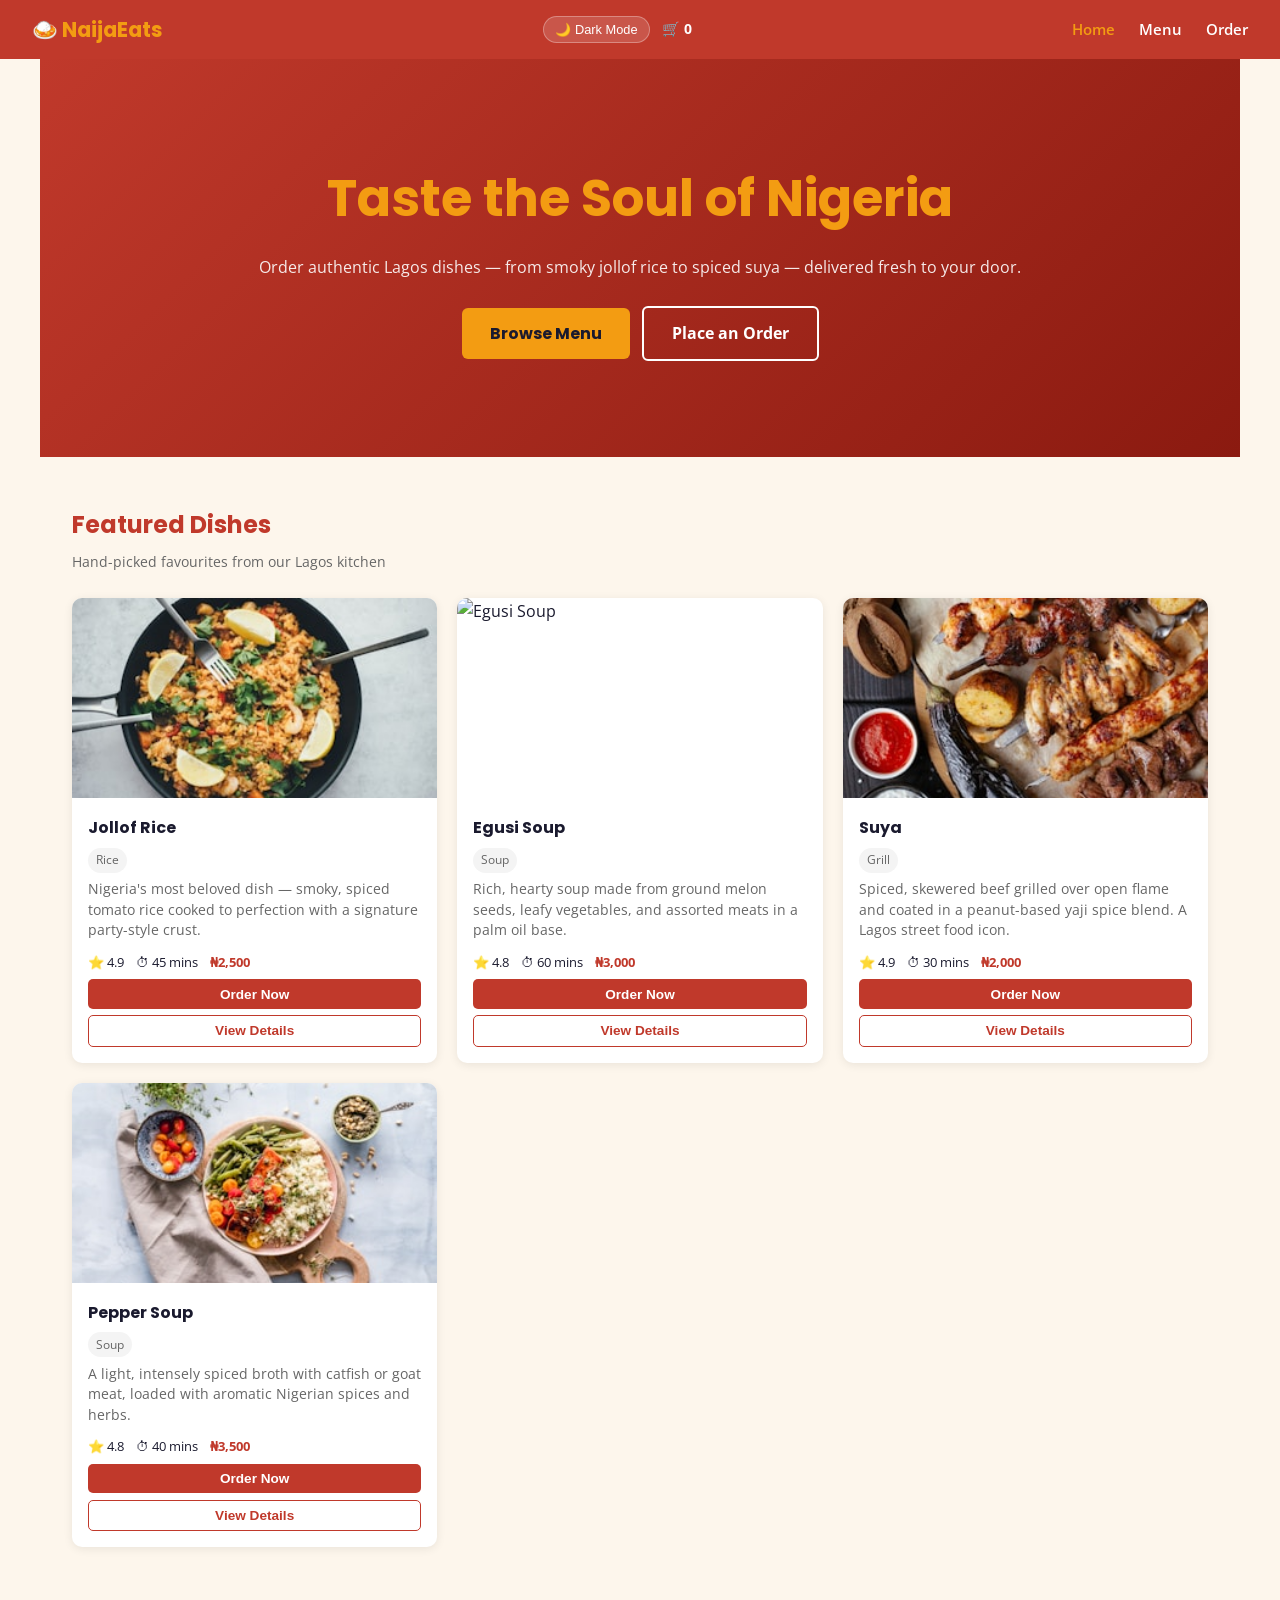
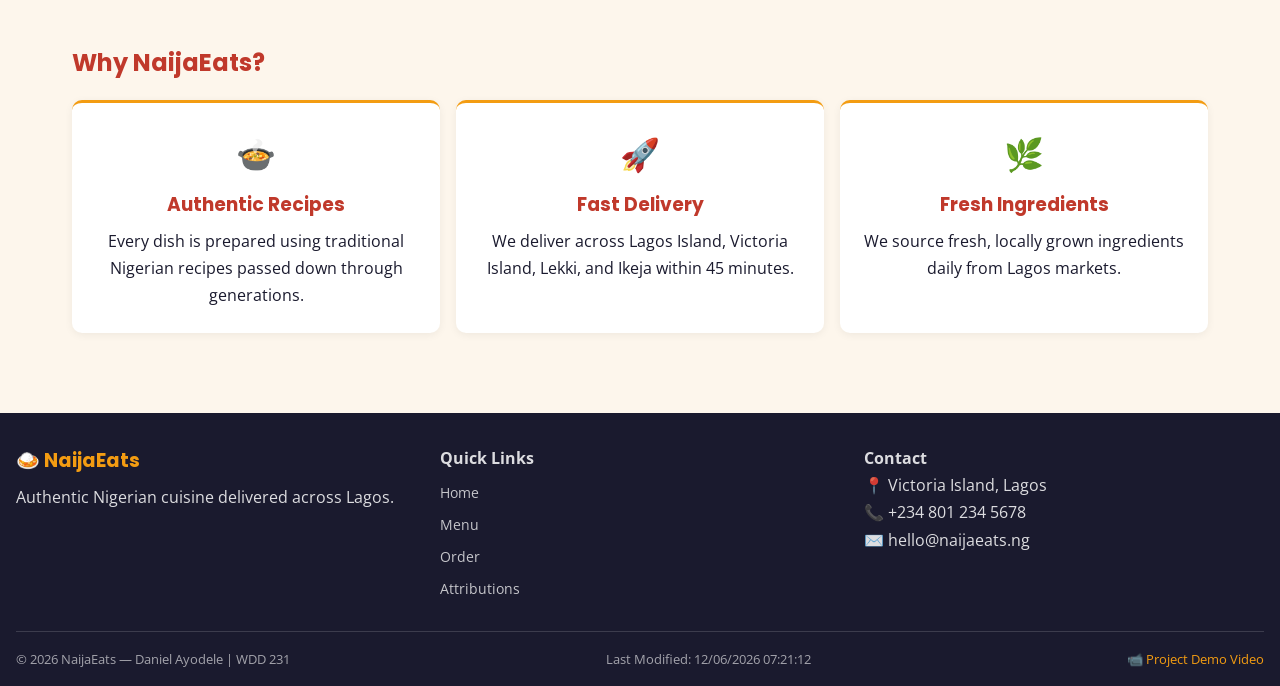
==== final/index.html @ 02eac6d1 "Add menu page, scripts, and styles for NaijaEats project - Created menu.html with structured layout " ====
<!DOCTYPE html>
<html lang="en" data-theme="light">

<head>
    <meta charset="UTF-8">
    <meta name="viewport" content="width=device-width, initial-scale=1.0">
    <title>NaijaEats – Authentic Nigerian Food in Lagos</title>
    <meta name="description" content="Discover and order authentic Nigerian dishes from the best restaurants in Lagos. Jollof rice, suya, egusi soup, and more delivered to your door.">
    <meta name="author" content="Daniel Ayodele">
    <meta property="og:type" content="website">
    <meta property="og:title" content="NaijaEats – Authentic Nigerian Food in Lagos">
    <meta property="og:description" content="Order authentic Nigerian dishes online. The best jollof rice, suya, egusi soup, and more from top Lagos restaurants.">
    <meta property="og:image" content="https://temi-dee.github.io/wdd231/final/images/og-image.webp">
    <meta property="og:url" content="https://temi-dee.github.io/wdd231/final/index.html">
    <link rel="icon" href="images/favicon.ico">
    <link rel="preconnect" href="https://fonts.googleapis.com">
    <link rel="preconnect" href="https://fonts.gstatic.com" crossorigin>
    <link href="https://fonts.googleapis.com/css2?family=Poppins:wght@400;600;700&family=Open+Sans:wght@400;600&display=swap" rel="stylesheet">
    <link rel="stylesheet" href="styles/small.css">
    <link rel="stylesheet" href="styles/larger.css">
    <script type="module" src="scripts/home.js"></script>
</head>

<body>
    <header>
        <div class="header-brand">
            <a href="index.html" class="logo-link">
                <span class="logo-text">🍛 NaijaEats</span>
            </a>
        </div>
        <div class="header-actions">
            <button id="themeToggle" class="btn-icon" aria-label="Toggle theme">🌙 Dark Mode</button>
            <span class="cart-badge">🛒 <span id="cart-count">0</span></span>
        </div>
        <button id="menuBtn" aria-label="Open menu" aria-expanded="false">☰</button>
        <nav>
            <ul id="navMenu">
                <li><a href="index.html">Home</a></li>
                <li><a href="menu.html">Menu</a></li>
                <li><a href="contact.html">Order</a></li>
            </ul>
        </nav>
    </header>

    <main>
        <!-- Hero -->
        <section class="hero">
            <div class="hero-content">
                <h1>Taste the Soul of Nigeria</h1>
                <p>Order authentic Lagos dishes — from smoky jollof rice to spiced suya — delivered fresh to your door.</p>
                <div class="hero-btns">
                    <a href="menu.html" class="btn-primary">Browse Menu</a>
                    <a href="contact.html" class="btn-secondary">Place an Order</a>
                </div>
            </div>
        </section>

        <!-- Featured Dishes -->
        <section class="featured-section">
            <h2>Featured Dishes</h2>
            <p class="section-sub">Hand-picked favourites from our Lagos kitchen</p>
            <div id="featured-grid" class="dish-grid">
                <p class="loading">Loading dishes...</p>
            </div>
        </section>

        <!-- Why NaijaEats -->
        <section class="why-section">
            <h2>Why NaijaEats?</h2>
            <div class="why-grid">
                <div class="why-card">
                    <span class="why-icon">🍲</span>
                    <h3>Authentic Recipes</h3>
                    <p>Every dish is prepared using traditional Nigerian recipes passed down through generations.</p>
                </div>
                <div class="why-card">
                    <span class="why-icon">🚀</span>
                    <h3>Fast Delivery</h3>
                    <p>We deliver across Lagos Island, Victoria Island, Lekki, and Ikeja within 45 minutes.</p>
                </div>
                <div class="why-card">
                    <span class="why-icon">🌿</span>
                    <h3>Fresh Ingredients</h3>
                    <p>We source fresh, locally grown ingredients daily from Lagos markets.</p>
                </div>
            </div>
        </section>
    </main>

    <!-- Dish Detail Modal -->
    <dialog id="dish-modal" aria-labelledby="modal-title">
        <button id="modal-close" class="modal-close" aria-label="Close">✕</button>
        <div id="modal-body"></div>
    </dialog>

    <footer>
        <div class="footer-grid">
            <div>
                <p class="footer-brand">🍛 NaijaEats</p>
                <p>Authentic Nigerian cuisine delivered across Lagos.</p>
            </div>
            <div>
                <p><strong>Quick Links</strong></p>
                <ul class="footer-links">
                    <li><a href="index.html">Home</a></li>
                    <li><a href="menu.html">Menu</a></li>
                    <li><a href="contact.html">Order</a></li>
                    <li><a href="attributions.html">Attributions</a></li>
                </ul>
            </div>
            <div>
                <p><strong>Contact</strong></p>
                <p>📍 Victoria Island, Lagos</p>
                <p>📞 +234 801 234 5678</p>
                <p>✉️ hello@naijaeats.ng</p>
            </div>
        </div>
        <div class="footer-bottom">
            <p>&copy; <span id="year"></span> NaijaEats &mdash; Daniel Ayodele | WDD 231</p>
            <p>Last Modified: <span id="lastModified"></span></p>
            <p><a href="https://youtu.be/your-video-id" target="_blank" rel="noopener noreferrer">📹 Project Demo Video</a></p>
        </div>
    </footer>
</body>

</html>
---- final/styles/small.css ----
/* NaijaEats – small.css (mobile-first, 320px+) */
/* Colors: #c0392b (Pepper Red), #f39c12 (Jollof Gold), #1a1a2e (Deep Navy), #fdf6ec (Cream) */

:root {
    --red: #c0392b;
    --gold: #f39c12;
    --navy: #1a1a2e;
    --cream: #fdf6ec;
    --white: #ffffff;
    --gray: #666;
    --light-gray: #f4f4f4;
    --card-bg: #ffffff;
    --text: #1a1a2e;
    --border: #ddd;
}

[data-theme="dark"] {
    --cream: #1a1a2e;
    --card-bg: #252540;
    --text: #f0f0f0;
    --light-gray: #2a2a45;
    --border: #444;
    --white: #252540;
}

*, *::before, *::after { box-sizing: border-box; margin: 0; padding: 0; }

body {
    font-family: 'Open Sans', Arial, sans-serif;
    background: var(--cream);
    color: var(--text);
    line-height: 1.7;
    transition: background 0.3s, color 0.3s;
}

/* ── Header ──────────────────────────────────────────────────────────────────── */
header {
    background: var(--red);
    color: white;
    padding: 0.75rem 1rem;
    display: flex;
    align-items: center;
    justify-content: space-between;
    flex-wrap: wrap;
    gap: 0.5rem;
    position: relative;
}

.logo-link { text-decoration: none; }
.logo-text {
    font-family: 'Poppins', sans-serif;
    font-size: 1.3rem;
    font-weight: 700;
    color: var(--gold);
}

.header-actions {
    display: flex;
    align-items: center;
    gap: 0.75rem;
}

.btn-icon {
    background: rgba(255,255,255,0.15);
    border: 1px solid rgba(255,255,255,0.3);
    color: white;
    padding: 0.3rem 0.7rem;
    border-radius: 20px;
    cursor: pointer;
    font-size: 0.8rem;
    white-space: nowrap;
}

.cart-badge {
    color: white;
    font-size: 0.9rem;
    font-weight: bold;
}

#menuBtn {
    background: none;
    border: none;
    color: white;
    font-size: 1.5rem;
    cursor: pointer;
}

nav ul {
    display: none;
    list-style: none;
    width: 100%;
    padding: 0.5rem 0;
}

nav ul.open { display: block; }

nav ul li a {
    display: block;
    padding: 0.5rem 0;
    color: white;
    text-decoration: none;
    font-weight: 600;
    border-bottom: 1px solid rgba(255,255,255,0.15);
}

nav ul li a.active,
nav ul li a[aria-current="page"] {
    color: var(--gold);
}

/* ── Hero ────────────────────────────────────────────────────────────────────── */
.hero {
    background: linear-gradient(135deg, var(--red) 0%, #8b1a10 100%);
    color: white;
    padding: 3rem 1.5rem;
    text-align: center;
}

.hero h1 {
    font-family: 'Poppins', sans-serif;
    font-size: 2rem;
    font-weight: 700;
    margin-bottom: 0.75rem;
    color: var(--gold);
}

.hero p {
    font-size: 1rem;
    margin-bottom: 1.5rem;
    opacity: 0.9;
}

.hero-btns {
    display: flex;
    flex-direction: column;
    gap: 0.75rem;
    align-items: center;
}

/* ── Buttons ─────────────────────────────────────────────────────────────────── */
.btn-primary {
    background: var(--gold);
    color: var(--navy);
    padding: 0.75rem 1.75rem;
    border-radius: 6px;
    text-decoration: none;
    font-weight: 700;
    font-family: 'Poppins', sans-serif;
    display: inline-block;
    transition: background 0.2s;
}

.btn-primary:hover { background: #e0a800; }

.btn-secondary {
    background: transparent;
    color: white;
    border: 2px solid white;
    padding: 0.75rem 1.75rem;
    border-radius: 6px;
    text-decoration: none;
    font-weight: 700;
    display: inline-block;
    transition: background 0.2s;
}

.btn-secondary:hover { background: rgba(255,255,255,0.15); }

/* ── Sections ────────────────────────────────────────────────────────────────── */
.featured-section,
.why-section,
.menu-section,
.contact-section {
    padding: 2rem 1rem;
}

.featured-section h2,
.why-section h2,
.menu-section h1,
.contact-section h2 {
    font-family: 'Poppins', sans-serif;
    color: var(--red);
    font-size: 1.5rem;
    margin-bottom: 0.25rem;
}

.section-sub {
    color: var(--gray);
    margin-bottom: 1.5rem;
    font-size: 0.9rem;
}

/* ── Dish Grid ───────────────────────────────────────────────────────────────── */
.dish-grid {
    display: grid;
    grid-template-columns: 1fr;
    gap: 1.25rem;
}

.dish-card {
    background: var(--card-bg);
    border-radius: 10px;
    overflow: hidden;
    box-shadow: 0 2px 10px rgba(0,0,0,0.08);
    display: flex;
    flex-direction: column;
    transition: transform 0.2s;
}

.dish-card:hover { transform: translateY(-3px); }

.dish-card figure { margin: 0; overflow: hidden; }

.dish-card figure img {
    width: 100%;
    height: 200px;
    object-fit: cover;
    display: block;
    transition: transform 0.3s;
}

.dish-card:hover figure img { transform: scale(1.04); }

.dish-info {
    padding: 1rem;
    display: flex;
    flex-direction: column;
    gap: 0.4rem;
    flex: 1;
}

.dish-info h3 {
    font-family: 'Poppins', sans-serif;
    font-size: 1rem;
    color: var(--navy);
}

[data-theme="dark"] .dish-info h3 { color: var(--gold); }

.dish-category {
    background: var(--light-gray);
    color: var(--gray);
    font-size: 0.75rem;
    padding: 0.15rem 0.5rem;
    border-radius: 20px;
    align-self: flex-start;
}

.dish-desc {
    font-size: 0.85rem;
    color: var(--gray);
    line-height: 1.5;
}

.dish-meta {
    display: flex;
    gap: 0.75rem;
    font-size: 0.82rem;
    flex-wrap: wrap;
    margin-top: 0.25rem;
}

.dish-price {
    font-weight: 700;
    color: var(--red);
}

.card-actions {
    display: flex;
    gap: 0.5rem;
    margin-top: 0.5rem;
}

.btn-order {
    background: var(--red);
    color: white;
    border: none;
    padding: 0.45rem 1rem;
    border-radius: 5px;
    cursor: pointer;
    font-size: 0.85rem;
    font-weight: 600;
    transition: background 0.2s;
    flex: 1;
}

.btn-order:hover { background: #a93226; }

.btn-details {
    background: transparent;
    color: var(--red);
    border: 1px solid var(--red);
    padding: 0.45rem 1rem;
    border-radius: 5px;
    cursor: pointer;
    font-size: 0.85rem;
    font-weight: 600;
    transition: background 0.2s;
    flex: 1;
}

.btn-details:hover { background: var(--red); color: white; }

/* ── Why Section ─────────────────────────────────────────────────────────────── */
.why-grid {
    display: grid;
    grid-template-columns: 1fr;
    gap: 1rem;
    margin-top: 1rem;
}

.why-card {
    background: var(--card-bg);
    border-radius: 10px;
    padding: 1.5rem;
    text-align: center;
    border-top: 3px solid var(--gold);
    box-shadow: 0 2px 8px rgba(0,0,0,0.06);
}

.why-icon { font-size: 2rem; display: block; margin-bottom: 0.5rem; }

.why-card h3 {
    font-family: 'Poppins', sans-serif;
    color: var(--red);
    margin-bottom: 0.4rem;
}

/* ── Filter Bar ──────────────────────────────────────────────────────────────── */
.filter-bar {
    display: flex;
    flex-wrap: wrap;
    gap: 0.5rem;
    margin-bottom: 1.5rem;
}

.filter-btn {
    background: var(--light-gray);
    border: 1px solid var(--border);
    color: var(--text);
    padding: 0.4rem 1rem;
    border-radius: 20px;
    cursor: pointer;
    font-size: 0.85rem;
    transition: background 0.2s, color 0.2s;
}

.filter-btn.active,
.filter-btn:hover {
    background: var(--red);
    color: white;
    border-color: var(--red);
}

/* ── Page Heroes ─────────────────────────────────────────────────────────────── */
.menu-hero,
.contact-hero {
    background: var(--red);
    color: white;
    padding: 2rem 1.5rem;
    text-align: center;
}

.menu-hero h1,
.contact-hero h1 {
    font-family: 'Poppins', sans-serif;
    font-size: 1.8rem;
    color: var(--gold);
    margin-bottom: 0.4rem;
}

/* ── Order Form ──────────────────────────────────────────────────────────────── */
.order-form {
    max-width: 600px;
    margin: 0 auto;
    display: flex;
    flex-direction: column;
    gap: 0.75rem;
}

.order-form label {
    display: flex;
    flex-direction: column;
    font-weight: 600;
    font-size: 0.9rem;
    color: var(--navy);
    gap: 0.3rem;
}

[data-theme="dark"] .order-form label { color: var(--gold); }

.order-form input,
.order-form select,
.order-form textarea {
    width: 100%;
    padding: 0.6rem 0.75rem;
    border: 1px solid var(--border);
    border-radius: 5px;
    font-size: 1rem;
    font-family: inherit;
    background: var(--card-bg);
    color: var(--text);
    transition: border-color 0.2s;
}

.order-form input:focus,
.order-form select:focus,
.order-form textarea:focus {
    border-color: var(--red);
    outline: none;
}

.order-form input[type="submit"] {
    background: var(--red);
    color: white;
    border: none;
    padding: 0.85rem;
    font-size: 1rem;
    font-weight: 700;
    border-radius: 5px;
    cursor: pointer;
    margin-top: 0.5rem;
    transition: background 0.2s;
}

.order-form input[type="submit"]:hover { background: #a93226; }

/* ── Modal ───────────────────────────────────────────────────────────────────── */
dialog {
    border: none;
    border-radius: 12px;
    padding: 2rem;
    max-width: 440px;
    width: 92%;
    box-shadow: 0 8px 32px rgba(0,0,0,0.25);
    background: var(--card-bg);
    color: var(--text);
    position: relative;
}

dialog::backdrop { background: rgba(0,0,0,0.55); }

dialog img {
    width: 100%;
    height: 180px;
    object-fit: cover;
    border-radius: 8px;
    margin-bottom: 1rem;
}

dialog h3 {
    font-family: 'Poppins', sans-serif;
    color: var(--red);
    margin-bottom: 0.25rem;
}

.modal-details {
    list-style: none;
    padding: 0;
    margin: 0.75rem 0 1rem;
    display: grid;
    grid-template-columns: 1fr 1fr;
    gap: 0.4rem;
    font-size: 0.9rem;
}

.modal-close {
    position: absolute;
    top: 0.75rem;
    right: 0.75rem;
    background: none;
    border: none;
    font-size: 1.2rem;
    cursor: pointer;
    color: var(--gray);
}

.modal-close:hover { color: var(--red); }

/* ── Thank You Page ──────────────────────────────────────────────────────────── */
.thankyou-main {
    padding: 2rem 1rem;
    display: flex;
    justify-content: center;
}

.thankyou-card {
    background: var(--card-bg);
    border-radius: 12px;
    padding: 2rem;
    max-width: 600px;
    width: 100%;
    box-shadow: 0 4px 16px rgba(0,0,0,0.1);
    text-align: center;
}

.thankyou-icon { font-size: 3rem; margin-bottom: 0.5rem; }

.thankyou-card h1 {
    font-family: 'Poppins', sans-serif;
    color: var(--red);
    margin-bottom: 0.5rem;
}

.order-summary {
    text-align: left;
    background: var(--light-gray);
    border-radius: 8px;
    padding: 1.25rem;
    margin: 1.5rem 0;
}

.order-summary h2 {
    font-family: 'Poppins', sans-serif;
    color: var(--red);
    margin-bottom: 1rem;
    font-size: 1.1rem;
}

.order-summary dl {
    display: grid;
    grid-template-columns: auto 1fr;
    gap: 0.5rem 1rem;
}

.order-summary dt { font-weight: 700; color: var(--gray); font-size: 0.85rem; }
.order-summary dd { margin: 0; font-size: 0.9rem; }

/* ── Footer ──────────────────────────────────────────────────────────────────── */
footer {
    background: var(--navy);
    color: rgba(255,255,255,0.85);
    padding: 2rem 1rem 1rem;
    margin-top: 2rem;
}

.footer-grid {
    display: grid;
    grid-template-columns: 1fr;
    gap: 1.5rem;
    margin-bottom: 1.5rem;
}

.footer-brand {
    font-family: 'Poppins', sans-serif;
    font-size: 1.2rem;
    color: var(--gold);
    font-weight: 700;
    margin-bottom: 0.4rem;
}

.footer-links {
    list-style: none;
    padding: 0;
    margin-top: 0.4rem;
}

.footer-links li { margin-bottom: 0.3rem; }

.footer-links a {
    color: rgba(255,255,255,0.75);
    text-decoration: none;
    font-size: 0.9rem;
}

.footer-links a:hover { color: var(--gold); }

.footer-bottom {
    border-top: 1px solid rgba(255,255,255,0.15);
    padding-top: 1rem;
    text-align: center;
    font-size: 0.82rem;
    color: rgba(255,255,255,0.6);
    display: flex;
    flex-direction: column;
    gap: 0.3rem;
}

.footer-bottom a { color: var(--gold); text-decoration: none; }
.footer-bottom a:hover { text-decoration: underline; }

/* ── Utilities ───────────────────────────────────────────────────────────────── */
.loading { color: var(--gray); text-align: center; padding: 2rem; }
.error { color: var(--red); text-align: center; padding: 2rem; }
---- final/styles/larger.css ----
/* NaijaEats – larger.css (768px and above) */

@media (min-width: 768px) {

    /* Nav */
    #menuBtn { display: none; }

    nav ul {
        display: flex !important;
        gap: 1.5rem;
        width: auto;
        padding: 0;
    }

    nav ul li a {
        border-bottom: none;
        padding: 0;
        font-size: 0.95rem;
    }

    nav ul li a:hover { color: var(--gold); }

    header {
        flex-wrap: nowrap;
        padding: 0.75rem 2rem;
    }

    /* Hero */
    .hero { padding: 5rem 2rem; }
    .hero h1 { font-size: 2.8rem; }
    .hero-btns { flex-direction: row; justify-content: center; }

    /* Dish grid — 2 columns */
    .dish-grid { grid-template-columns: repeat(2, 1fr); }

    /* Why grid — 3 columns */
    .why-grid { grid-template-columns: repeat(3, 1fr); }

    /* Footer grid */
    .footer-grid { grid-template-columns: repeat(3, 1fr); }
    .footer-bottom { flex-direction: row; justify-content: space-between; }
}

@media (min-width: 1024px) {

    /* Dish grid — 3 columns */
    .dish-grid { grid-template-columns: repeat(3, 1fr); }

    /* Main content max width */
    main { max-width: 1200px; margin: 0 auto; }

    .featured-section,
    .why-section,
    .menu-section,
    .contact-section {
        padding: 3rem 2rem;
    }

    /* Contact page — form centered with max width */
    .contact-main { padding: 0; }
    .contact-section { max-width: 700px; margin: 0 auto; }

    /* Hero larger */
    .hero { padding: 6rem 2rem; }
    .hero h1 { font-size: 3.2rem; }
}
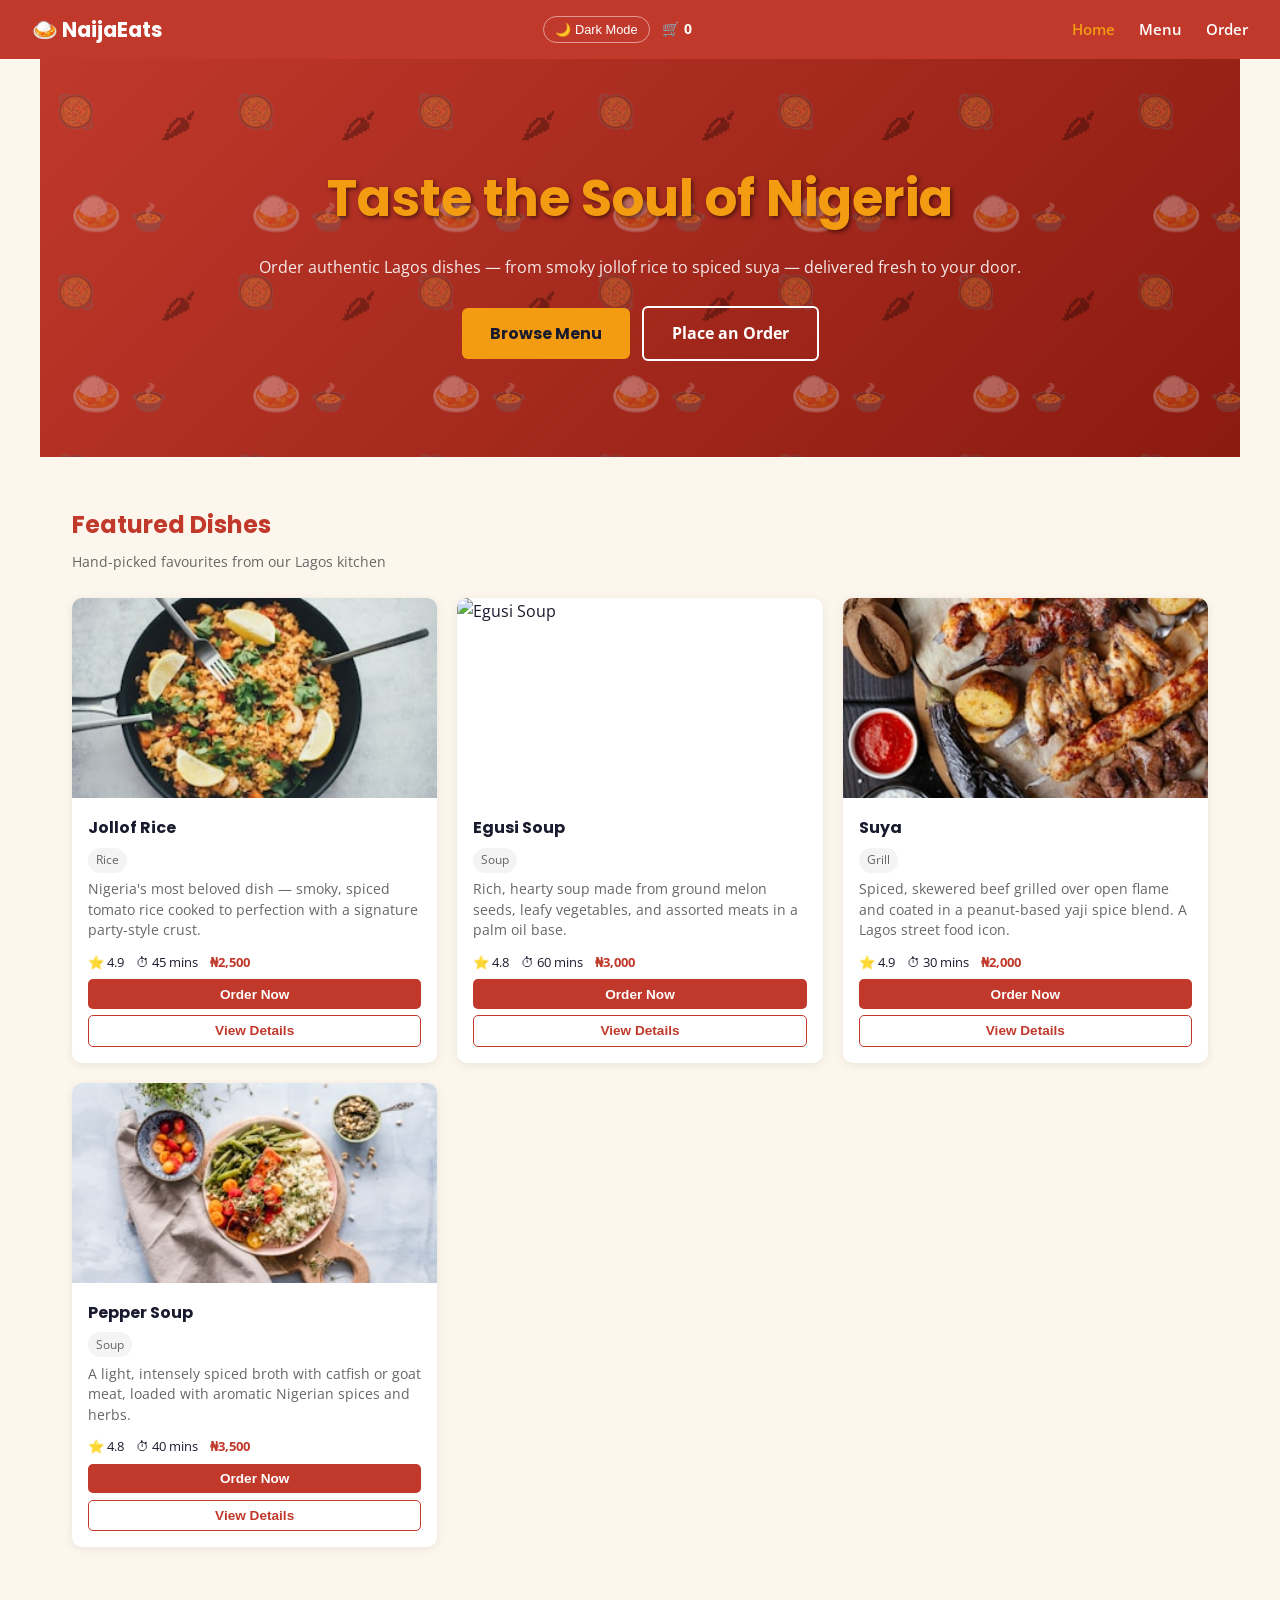
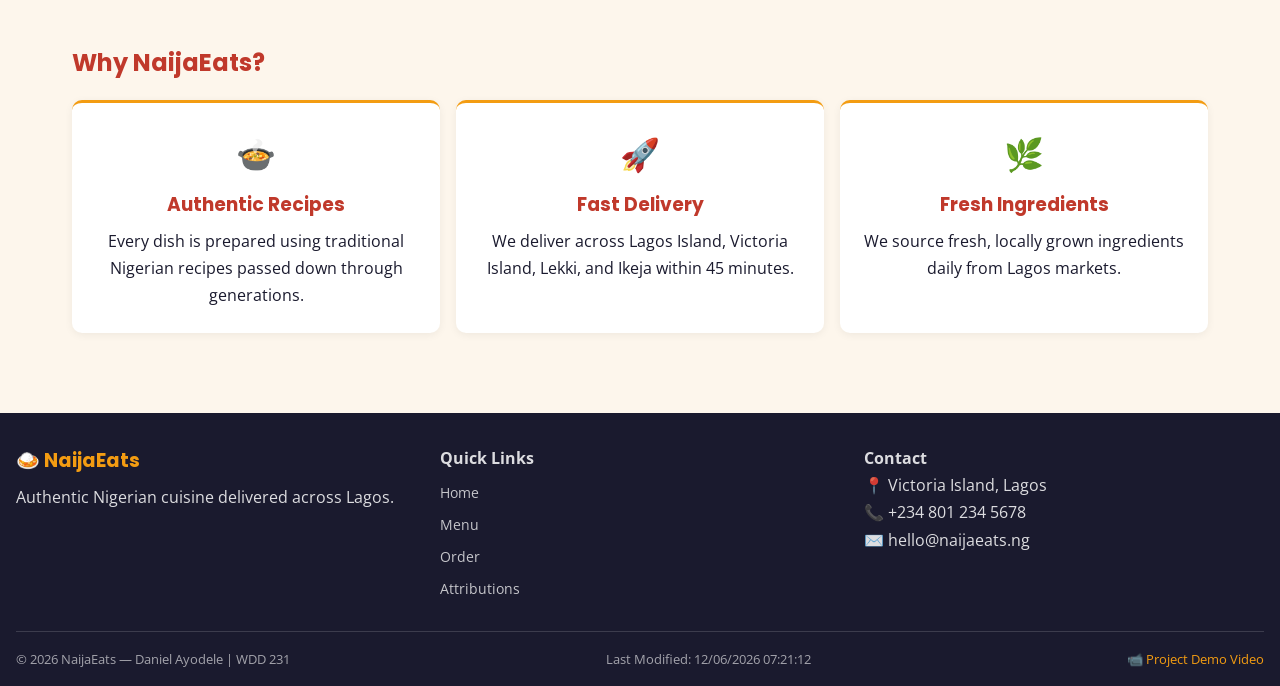
==== commit c73e8883: "Refactor NaijaEats project: Update SVG images, enhance HTML structure, and improve CSS styles - Adde" ====
--- a/final/index.html
+++ b/final/index.html
@@ -1,126 +1,151 @@
-<!DOCTYPE html>
+<!doctype html>
 <html lang="en" data-theme="light">
 
 <head>
-    <meta charset="UTF-8">
-    <meta name="viewport" content="width=device-width, initial-scale=1.0">
-    <title>NaijaEats – Authentic Nigerian Food in Lagos</title>
-    <meta name="description" content="Discover and order authentic Nigerian dishes from the best restaurants in Lagos. Jollof rice, suya, egusi soup, and more delivered to your door.">
-    <meta name="author" content="Daniel Ayodele">
-    <meta property="og:type" content="website">
-    <meta property="og:title" content="NaijaEats – Authentic Nigerian Food in Lagos">
-    <meta property="og:description" content="Order authentic Nigerian dishes online. The best jollof rice, suya, egusi soup, and more from top Lagos restaurants.">
-    <meta property="og:image" content="https://temi-dee.github.io/wdd231/final/images/og-image.webp">
-    <meta property="og:url" content="https://temi-dee.github.io/wdd231/final/index.html">
-    <link rel="icon" href="images/favicon.ico">
-    <link rel="preconnect" href="https://fonts.googleapis.com">
-    <link rel="preconnect" href="https://fonts.gstatic.com" crossorigin>
-    <link href="https://fonts.googleapis.com/css2?family=Poppins:wght@400;600;700&family=Open+Sans:wght@400;600&display=swap" rel="stylesheet">
-    <link rel="stylesheet" href="styles/small.css">
-    <link rel="stylesheet" href="styles/larger.css">
-    <script type="module" src="scripts/home.js"></script>
+  <meta charset="UTF-8" />
+  <meta name="viewport" content="width=device-width, initial-scale=1.0" />
+  <title>NaijaEats – Authentic Nigerian Food in Lagos</title>
+  <meta name="description"
+    content="Discover and order authentic Nigerian dishes from the best restaurants in Lagos. Jollof rice, suya, egusi soup, and more delivered to your door." />
+  <meta name="author" content="Daniel Ayodele" />
+  <meta property="og:type" content="website" />
+  <meta property="og:title" content="NaijaEats – Authentic Nigerian Food in Lagos" />
+  <meta property="og:description"
+    content="Order authentic Nigerian dishes online. The best jollof rice, suya, egusi soup, and more from top Lagos restaurants." />
+  <meta property="og:image" content="https://temi-dee.github.io/wdd231/final/images/og-image.svg" />
+  <meta property="og:url" content="https://temi-dee.github.io/wdd231/final/index.html" />
+  <link rel="icon" href="images/favicon.ico" />
+  <link rel="preconnect" href="https://fonts.googleapis.com" />
+  <link rel="preconnect" href="https://fonts.gstatic.com" crossorigin />
+  <link
+    href="https://fonts.googleapis.com/css2?family=Poppins:wght@400;600;700&family=Open+Sans:wght@400;600&display=swap"
+    rel="stylesheet" />
+  <link rel="stylesheet" href="styles/small.css" />
+  <link rel="stylesheet" href="styles/larger.css" />
+  <script type="module" src="scripts/home.js"></script>
 </head>
 
 <body>
-    <header>
-        <div class="header-brand">
-            <a href="index.html" class="logo-link">
-                <span class="logo-text">🍛 NaijaEats</span>
-            </a>
+  <header>
+    <div class="header-brand">
+      <a href="index.html" class="logo-link">
+        <span class="logo-text">🍛 NaijaEats</span>
+      </a>
+    </div>
+    <div class="header-actions">
+      <button id="themeToggle" class="theme-btn" aria-label="Toggle theme">
+        🌙 Dark Mode
+      </button>
+      <span class="cart-badge">🛒 <span id="cart-count">0</span></span>
+    </div>
+    <button id="menuBtn" aria-label="Open menu" aria-expanded="false">
+      ☰
+    </button>
+    <nav>
+      <ul id="navMenu">
+        <li><a href="index.html">Home</a></li>
+        <li><a href="menu.html">Menu</a></li>
+        <li><a href="contact.html">Order</a></li>
+      </ul>
+    </nav>
+  </header>
+
+  <main>
+    <!-- Hero -->
+    <section class="hero">
+      <div class="hero-content">
+        <h1>Taste the Soul of Nigeria</h1>
+        <p>
+          Order authentic Lagos dishes — from smoky jollof rice to spiced suya
+          — delivered fresh to your door.
+        </p>
+        <div class="hero-btns">
+          <a href="menu.html" class="btn-gold">Browse Menu</a>
+          <a href="contact.html" class="btn-outline">Place an Order</a>
         </div>
-        <div class="header-actions">
-            <button id="themeToggle" class="btn-icon" aria-label="Toggle theme">🌙 Dark Mode</button>
-            <span class="cart-badge">🛒 <span id="cart-count">0</span></span>
+      </div>
+    </section>
+
+    <!-- Featured Dishes -->
+    <section class="featured-section">
+      <h2>Featured Dishes</h2>
+      <p class="section-sub">Hand-picked favourites from our Lagos kitchen</p>
+      <div id="featured-grid" class="dish-grid">
+        <p class="loading">Loading dishes...</p>
+      </div>
+    </section>
+
+    <!-- Why NaijaEats -->
+    <section class="why-section">
+      <h2>Why NaijaEats?</h2>
+      <div class="why-grid">
+        <div class="why-card">
+          <span class="why-icon">🍲</span>
+          <h3>Authentic Recipes</h3>
+          <p>
+            Every dish is prepared using traditional Nigerian recipes passed
+            down through generations.
+          </p>
         </div>
-        <button id="menuBtn" aria-label="Open menu" aria-expanded="false">☰</button>
-        <nav>
-            <ul id="navMenu">
-                <li><a href="index.html">Home</a></li>
-                <li><a href="menu.html">Menu</a></li>
-                <li><a href="contact.html">Order</a></li>
-            </ul>
-        </nav>
-    </header>
+        <div class="why-card">
+          <span class="why-icon">🚀</span>
+          <h3>Fast Delivery</h3>
+          <p>
+            We deliver across Lagos Island, Victoria Island, Lekki, and Ikeja
+            within 45 minutes.
+          </p>
+        </div>
+        <div class="why-card">
+          <span class="why-icon">🌿</span>
+          <h3>Fresh Ingredients</h3>
+          <p>
+            We source fresh, locally grown ingredients daily from Lagos
+            markets.
+          </p>
+        </div>
+      </div>
+    </section>
+  </main>
 
-    <main>
-        <!-- Hero -->
-        <section class="hero">
-            <div class="hero-content">
-                <h1>Taste the Soul of Nigeria</h1>
-                <p>Order authentic Lagos dishes — from smoky jollof rice to spiced suya — delivered fresh to your door.</p>
-                <div class="hero-btns">
-                    <a href="menu.html" class="btn-primary">Browse Menu</a>
-                    <a href="contact.html" class="btn-secondary">Place an Order</a>
-                </div>
-            </div>
-        </section>
+  <!-- Dish Detail Modal -->
+  <dialog id="dish-modal" aria-labelledby="modal-title">
+    <button id="modal-close" class="modal-close" aria-label="Close">✕</button>
+    <div id="modal-body"></div>
+  </dialog>
 
-        <!-- Featured Dishes -->
-        <section class="featured-section">
-            <h2>Featured Dishes</h2>
-            <p class="section-sub">Hand-picked favourites from our Lagos kitchen</p>
-            <div id="featured-grid" class="dish-grid">
-                <p class="loading">Loading dishes...</p>
-            </div>
-        </section>
-
-        <!-- Why NaijaEats -->
-        <section class="why-section">
-            <h2>Why NaijaEats?</h2>
-            <div class="why-grid">
-                <div class="why-card">
-                    <span class="why-icon">🍲</span>
-                    <h3>Authentic Recipes</h3>
-                    <p>Every dish is prepared using traditional Nigerian recipes passed down through generations.</p>
-                </div>
-                <div class="why-card">
-                    <span class="why-icon">🚀</span>
-                    <h3>Fast Delivery</h3>
-                    <p>We deliver across Lagos Island, Victoria Island, Lekki, and Ikeja within 45 minutes.</p>
-                </div>
-                <div class="why-card">
-                    <span class="why-icon">🌿</span>
-                    <h3>Fresh Ingredients</h3>
-                    <p>We source fresh, locally grown ingredients daily from Lagos markets.</p>
-                </div>
-            </div>
-        </section>
-    </main>
-
-    <!-- Dish Detail Modal -->
-    <dialog id="dish-modal" aria-labelledby="modal-title">
-        <button id="modal-close" class="modal-close" aria-label="Close">✕</button>
-        <div id="modal-body"></div>
-    </dialog>
-
-    <footer>
-        <div class="footer-grid">
-            <div>
-                <p class="footer-brand">🍛 NaijaEats</p>
-                <p>Authentic Nigerian cuisine delivered across Lagos.</p>
-            </div>
-            <div>
-                <p><strong>Quick Links</strong></p>
-                <ul class="footer-links">
-                    <li><a href="index.html">Home</a></li>
-                    <li><a href="menu.html">Menu</a></li>
-                    <li><a href="contact.html">Order</a></li>
-                    <li><a href="attributions.html">Attributions</a></li>
-                </ul>
-            </div>
-            <div>
-                <p><strong>Contact</strong></p>
-                <p>📍 Victoria Island, Lagos</p>
-                <p>📞 +234 801 234 5678</p>
-                <p>✉️ hello@naijaeats.ng</p>
-            </div>
-        </div>
-        <div class="footer-bottom">
-            <p>&copy; <span id="year"></span> NaijaEats &mdash; Daniel Ayodele | WDD 231</p>
-            <p>Last Modified: <span id="lastModified"></span></p>
-            <p><a href="https://youtu.be/your-video-id" target="_blank" rel="noopener noreferrer">📹 Project Demo Video</a></p>
-        </div>
-    </footer>
+  <footer>
+    <div class="footer-grid">
+      <div>
+        <p class="footer-brand">🍛 NaijaEats</p>
+        <p>Authentic Nigerian cuisine delivered across Lagos.</p>
+      </div>
+      <div>
+        <p><strong>Quick Links</strong></p>
+        <ul class="footer-links">
+          <li><a href="index.html">Home</a></li>
+          <li><a href="menu.html">Menu</a></li>
+          <li><a href="contact.html">Order</a></li>
+          <li><a href="attributions.html">Attributions</a></li>
+        </ul>
+      </div>
+      <div>
+        <p><strong>Contact</strong></p>
+        <p>📍 Victoria Island, Lagos</p>
+        <p>📞 +234 801 234 5678</p>
+        <p>✉️ hello@naijaeats.ng</p>
+      </div>
+    </div>
+    <div class="footer-bottom">
+      <p>
+        &copy; <span id="year"></span> NaijaEats &mdash; Daniel Ayodele | WDD
+        231
+      </p>
+      <p>Last Modified: <span id="lastModified"></span></p>
+      <p>
+        <a href="https://youtu.be/your-video-id" target="_blank" rel="noopener noreferrer">📹 Project Demo Video</a>
+      </p>
+    </div>
+  </footer>
 </body>
 
-</html>
+</html>
--- a/final/styles/small.css
+++ b/final/styles/small.css
@@ -23,7 +23,13 @@
     --white: #252540;
 }
 
-*, *::before, *::after { box-sizing: border-box; margin: 0; padding: 0; }
+*,
+*::before,
+*::after {
+    box-sizing: border-box;
+    margin: 0;
+    padding: 0;
+}
 
 body {
     font-family: 'Open Sans', Arial, sans-serif;
@@ -46,12 +52,15 @@
     position: relative;
 }
 
-.logo-link { text-decoration: none; }
+.logo-link {
+    text-decoration: none;
+}
+
 .logo-text {
     font-family: 'Poppins', sans-serif;
     font-size: 1.3rem;
     font-weight: 700;
-    color: var(--gold);
+    color: white;
 }
 
 .header-actions {
@@ -60,9 +69,9 @@
     gap: 0.75rem;
 }
 
-.btn-icon {
-    background: rgba(255,255,255,0.15);
-    border: 1px solid rgba(255,255,255,0.3);
+.theme-btn {
+    background: transparent;
+    border: 1px solid rgba(255, 255, 255, 0.5);
     color: white;
     padding: 0.3rem 0.7rem;
     border-radius: 20px;
@@ -71,6 +80,10 @@
     white-space: nowrap;
 }
 
+.theme-btn:hover {
+    background: rgba(255, 255, 255, 0.15);
+}
+
 .cart-badge {
     color: white;
     font-size: 0.9rem;
@@ -92,7 +105,9 @@
     padding: 0.5rem 0;
 }
 
-nav ul.open { display: block; }
+nav ul.open {
+    display: block;
+}
 
 nav ul li a {
     display: block;
@@ -100,7 +115,7 @@
     color: white;
     text-decoration: none;
     font-weight: 600;
-    border-bottom: 1px solid rgba(255,255,255,0.15);
+    border-bottom: 1px solid rgba(255, 255, 255, 0.15);
 }
 
 nav ul li a.active,
@@ -114,6 +129,25 @@
     color: white;
     padding: 3rem 1.5rem;
     text-align: center;
+    position: relative;
+    overflow: hidden;
+}
+
+.hero::before {
+    content: '';
+    position: absolute;
+    top: 0;
+    left: 0;
+    right: 0;
+    bottom: 0;
+    background: url('../images/hero-bg.svg') center / cover;
+    opacity: 0.3;
+    pointer-events: none;
+}
+
+.hero-content {
+    position: relative;
+    z-index: 1;
 }
 
 .hero h1 {
@@ -122,6 +156,7 @@
     font-weight: 700;
     margin-bottom: 0.75rem;
     color: var(--gold);
+    text-shadow: 2px 2px 4px rgba(0, 0, 0, 0.5);
 }
 
 .hero p {
@@ -138,7 +173,7 @@
 }
 
 /* ── Buttons ─────────────────────────────────────────────────────────────────── */
-.btn-primary {
+.btn-gold {
     background: var(--gold);
     color: var(--navy);
     padding: 0.75rem 1.75rem;
@@ -150,9 +185,11 @@
     transition: background 0.2s;
 }
 
-.btn-primary:hover { background: #e0a800; }
-
-.btn-secondary {
+.btn-gold:hover {
+    background: #e0a800;
+}
+
+.btn-outline {
     background: transparent;
     color: white;
     border: 2px solid white;
@@ -164,7 +201,9 @@
     transition: background 0.2s;
 }
 
-.btn-secondary:hover { background: rgba(255,255,255,0.15); }
+.btn-outline:hover {
+    background: rgba(255, 255, 255, 0.15);
+}
 
 /* ── Sections ────────────────────────────────────────────────────────────────── */
 .featured-section,
@@ -201,15 +240,20 @@
     background: var(--card-bg);
     border-radius: 10px;
     overflow: hidden;
-    box-shadow: 0 2px 10px rgba(0,0,0,0.08);
+    box-shadow: 0 2px 10px rgba(0, 0, 0, 0.08);
     display: flex;
     flex-direction: column;
     transition: transform 0.2s;
 }
 
-.dish-card:hover { transform: translateY(-3px); }
-
-.dish-card figure { margin: 0; overflow: hidden; }
+.dish-card:hover {
+    transform: translateY(-3px);
+}
+
+.dish-card figure {
+    margin: 0;
+    overflow: hidden;
+}
 
 .dish-card figure img {
     width: 100%;
@@ -219,7 +263,9 @@
     transition: transform 0.3s;
 }
 
-.dish-card:hover figure img { transform: scale(1.04); }
+.dish-card:hover figure img {
+    transform: scale(1.04);
+}
 
 .dish-info {
     padding: 1rem;
@@ -235,7 +281,9 @@
     color: var(--navy);
 }
 
-[data-theme="dark"] .dish-info h3 { color: var(--gold); }
+[data-theme="dark"] .dish-info h3 {
+    color: var(--gold);
+}
 
 .dish-category {
     background: var(--light-gray);
@@ -271,7 +319,7 @@
     margin-top: 0.5rem;
 }
 
-.btn-order {
+.order-btn {
     background: var(--red);
     color: white;
     border: none;
@@ -284,9 +332,11 @@
     flex: 1;
 }
 
-.btn-order:hover { background: #a93226; }
-
-.btn-details {
+.order-btn:hover {
+    background: #a93226;
+}
+
+.detail-btn {
     background: transparent;
     color: var(--red);
     border: 1px solid var(--red);
@@ -299,7 +349,10 @@
     flex: 1;
 }
 
-.btn-details:hover { background: var(--red); color: white; }
+.detail-btn:hover {
+    background: var(--red);
+    color: white;
+}
 
 /* ── Why Section ─────────────────────────────────────────────────────────────── */
 .why-grid {
@@ -315,10 +368,14 @@
     padding: 1.5rem;
     text-align: center;
     border-top: 3px solid var(--gold);
-    box-shadow: 0 2px 8px rgba(0,0,0,0.06);
-}
-
-.why-icon { font-size: 2rem; display: block; margin-bottom: 0.5rem; }
+    box-shadow: 0 2px 8px rgba(0, 0, 0, 0.06);
+}
+
+.why-icon {
+    font-size: 2rem;
+    display: block;
+    margin-bottom: 0.5rem;
+}
 
 .why-card h3 {
     font-family: 'Poppins', sans-serif;
@@ -387,7 +444,9 @@
     gap: 0.3rem;
 }
 
-[data-theme="dark"] .order-form label { color: var(--gold); }
+[data-theme="dark"] .order-form label {
+    color: var(--gold);
+}
 
 .order-form input,
 .order-form select,
@@ -423,7 +482,9 @@
     transition: background 0.2s;
 }
 
-.order-form input[type="submit"]:hover { background: #a93226; }
+.order-form input[type="submit"]:hover {
+    background: #a93226;
+}
 
 /* ── Modal ───────────────────────────────────────────────────────────────────── */
 dialog {
@@ -432,13 +493,15 @@
     padding: 2rem;
     max-width: 440px;
     width: 92%;
-    box-shadow: 0 8px 32px rgba(0,0,0,0.25);
+    box-shadow: 0 8px 32px rgba(0, 0, 0, 0.25);
     background: var(--card-bg);
     color: var(--text);
     position: relative;
 }
 
-dialog::backdrop { background: rgba(0,0,0,0.55); }
+dialog::backdrop {
+    background: rgba(0, 0, 0, 0.55);
+}
 
 dialog img {
     width: 100%;
@@ -475,7 +538,9 @@
     color: var(--gray);
 }
 
-.modal-close:hover { color: var(--red); }
+.modal-close:hover {
+    color: var(--red);
+}
 
 /* ── Thank You Page ──────────────────────────────────────────────────────────── */
 .thankyou-main {
@@ -490,11 +555,14 @@
     padding: 2rem;
     max-width: 600px;
     width: 100%;
-    box-shadow: 0 4px 16px rgba(0,0,0,0.1);
+    box-shadow: 0 4px 16px rgba(0, 0, 0, 0.1);
     text-align: center;
 }
 
-.thankyou-icon { font-size: 3rem; margin-bottom: 0.5rem; }
+.thankyou-icon {
+    font-size: 3rem;
+    margin-bottom: 0.5rem;
+}
 
 .thankyou-card h1 {
     font-family: 'Poppins', sans-serif;
@@ -523,13 +591,21 @@
     gap: 0.5rem 1rem;
 }
 
-.order-summary dt { font-weight: 700; color: var(--gray); font-size: 0.85rem; }
-.order-summary dd { margin: 0; font-size: 0.9rem; }
+.order-summary dt {
+    font-weight: 700;
+    color: var(--gray);
+    font-size: 0.85rem;
+}
+
+.order-summary dd {
+    margin: 0;
+    font-size: 0.9rem;
+}
 
 /* ── Footer ──────────────────────────────────────────────────────────────────── */
 footer {
     background: var(--navy);
-    color: rgba(255,255,255,0.85);
+    color: rgba(255, 255, 255, 0.85);
     padding: 2rem 1rem 1rem;
     margin-top: 2rem;
 }
@@ -555,30 +631,85 @@
     margin-top: 0.4rem;
 }
 
-.footer-links li { margin-bottom: 0.3rem; }
+.footer-links li {
+    margin-bottom: 0.3rem;
+}
 
 .footer-links a {
-    color: rgba(255,255,255,0.75);
+    color: rgba(255, 255, 255, 0.75);
     text-decoration: none;
     font-size: 0.9rem;
 }
 
-.footer-links a:hover { color: var(--gold); }
+.footer-links a:hover {
+    color: var(--gold);
+}
 
 .footer-bottom {
-    border-top: 1px solid rgba(255,255,255,0.15);
+    border-top: 1px solid rgba(255, 255, 255, 0.15);
     padding-top: 1rem;
     text-align: center;
     font-size: 0.82rem;
-    color: rgba(255,255,255,0.6);
+    color: rgba(255, 255, 255, 0.6);
     display: flex;
     flex-direction: column;
     gap: 0.3rem;
 }
 
-.footer-bottom a { color: var(--gold); text-decoration: none; }
-.footer-bottom a:hover { text-decoration: underline; }
+.footer-bottom a {
+    color: var(--gold);
+    text-decoration: none;
+}
+
+.footer-bottom a:hover {
+    text-decoration: underline;
+}
+
+/* ── Attributions ─────────────────────────────────────────────────────────────── */
+.attributions-main {
+    max-width: 800px;
+    margin: 2rem auto;
+    padding: 1rem;
+}
+
+.attributions-main h1 {
+    font-family: 'Poppins', sans-serif;
+    color: var(--red);
+    margin-bottom: 1rem;
+}
+
+.attributions-main h2 {
+    font-family: 'Poppins', sans-serif;
+    color: var(--navy);
+    margin: 1.5rem 0 0.5rem;
+    font-size: 1.2rem;
+}
+
+.attributions-main ul {
+    list-style: disc;
+    padding-left: 1.5rem;
+    margin-bottom: 1rem;
+}
+
+.attributions-main li {
+    margin-bottom: 0.3rem;
+    font-size: 0.95rem;
+    line-height: 1.6;
+}
+
+.attributions-main a {
+    color: var(--red);
+}
 
 /* ── Utilities ───────────────────────────────────────────────────────────────── */
-.loading { color: var(--gray); text-align: center; padding: 2rem; }
-.error { color: var(--red); text-align: center; padding: 2rem; }
+.loading {
+    color: var(--gray);
+    text-align: center;
+    padding: 2rem;
+}
+
+.error {
+    color: var(--red);
+    text-align: center;
+    padding: 2rem;
+}
